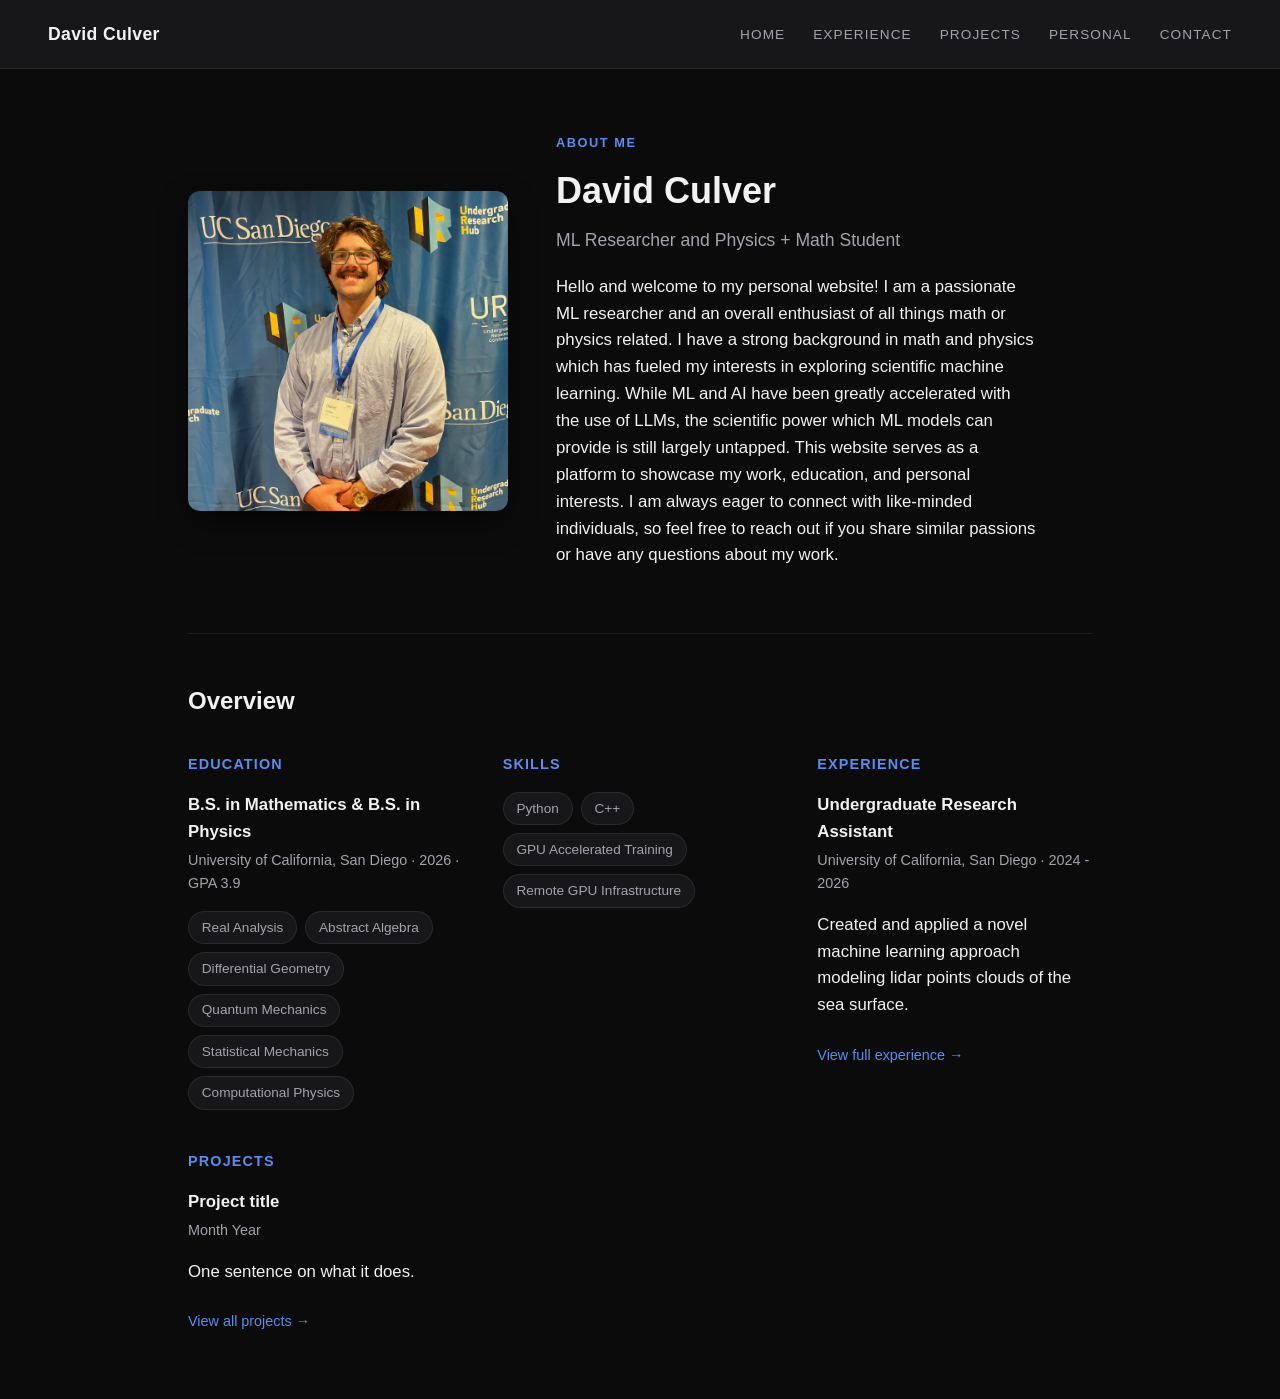
==== index.html @ 679d2bdc "Site" ====
<!DOCTYPE html>
<html lang="en">
<head>
<meta charset="utf-8">
<meta name="viewport" content="width=device-width, initial-scale=1">
<title>My Website</title>
<link rel="stylesheet" href="styles.css">
</head>
<body>

<header class="site-header">
  <a class="brand" href="index.html">David Culver</a>
  <nav>
    <ul class="nav-links">
      <li><a href="index.html">Home</a></li>
      <li><a href="experience.html">Experience</a></li>
      <li><a href="projects.html">Projects</a></li>
      <li><a href="#">Personal</a></li>
      <li><a href="#">Contact</a></li>
    </ul>
  </nav>
</header>

<main>
  <section class="hero">
    <img src="images/conference.JPG" alt="Conference" class="profile-photo">
    <div class="intro">
      <p class="eyebrow">About Me</p>
      <h1>David Culver</h1>
      <p class="tagline">ML Researcher and Physics + Math Student </p>
      <p class="bio">
        Hello and welcome to my personal website! I am a passionate ML researcher and
        an overall enthusiast of all things math or physics related. I have a strong background
        in math and physics which has fueled my interests in exploring scientific machine learning. 
        While ML and AI have been greatly accelerated with the use of LLMs, the 
        scientific power which ML models can provide is still largely untapped. 
        
        This website serves as a platform to showcase my work, education, and personal interests. 
        I am always eager to connect with like-minded individuals, so feel free to reach out if you 
        share similar passions or have any questions about my work.
      </p>
    </div>
  </section>

  <section class="resume-overview">
    <h2 class="section-heading">Overview</h2>
    <div class="resume-grid">

      <div class="resume-block">
        <h3>Education</h3>
        <div class="resume-entry">
          <h4>B.S. in Mathematics &amp; B.S. in Physics</h4>
          <p class="entry-meta">University of California, San Diego &middot; 2026 &middot; GPA 3.9</p>
        </div>
        <ul class="tag-list">
          <li>Real Analysis</li>
          <li>Abstract Algebra</li>
          <li>Differential Geometry</li>
          <li>Quantum Mechanics</li>
          <li>Statistical Mechanics</li>
          <li>Computational Physics</li>
        </ul>
      </div>

      <div class="resume-block">
        <h3>Skills</h3>
        <ul class="tag-list">
          <li>Python</li>
          <li>C++</li>
          <li>GPU Accelerated Training</li>
          <li>Remote GPU Infrastructure</li>
        </ul>
      </div>

      <div class="resume-block">
        <h3>Experience</h3>
        <div class="resume-entry">
          <h4> Undergraduate Research Assistant</h4>
          <p class="entry-meta">University of California, San Diego &middot; 2024 - 2026</p>
          <p>Created and applied a novel machine learning approach modeling lidar points clouds of the sea surface.</p>
        </div>
        <a class="more-link" href="experience.html">View full experience &rarr;</a>
      </div>

      <div class="resume-block">
        <h3>Projects</h3>
        <div class="resume-entry">
          <h4>Project title</h4>
          <p class="entry-meta">Month Year</p>
          <p>One sentence on what it does.</p>
        </div>
        <a class="more-link" href="projects.html">View all projects &rarr;</a>
      </div>

    </div>
  </section>

</main>

</body>
</html>
---- styles.css ----
:root {
  --bg: #0b0b0c;
  --bg-elevated: #17171a;
  --text: #f2f2f2;
  --text-muted: #a3a3ab;
  --accent: #5b8def;
  --border: rgba(255, 255, 255, 0.08);
}

* {
  box-sizing: border-box;
}

body {
  margin: 0;
  background: var(--bg);
  color: var(--text);
  font-family: "Helvetica Neue", Helvetica, Arial, sans-serif;
  font-size: 1.05rem;
  line-height: 1.6;
}

/* Content links */

main a {
  color: var(--text);
  text-decoration: underline;
  text-decoration-color: var(--text-muted);
  text-underline-offset: 0.2em;
  transition: color 0.15s ease, text-decoration-color 0.15s ease;
}

main a:visited {
  color: var(--text);
}

main a:hover {
  color: var(--accent);
  text-decoration-color: var(--accent);
}

/* Header */

.site-header {
  display: flex;
  align-items: center;
  justify-content: space-between;
  flex-wrap: wrap;
  gap: 1rem;
  padding: 1.25rem 3rem;
  background: var(--bg-elevated);
  border-bottom: 1px solid var(--border);
  position: sticky;
  top: 0;
}

.brand {
  font-weight: 600;
  font-size: 1.1rem;
  letter-spacing: 0.02em;
  color: var(--text);
  text-decoration: none;
}

.nav-links {
  display: flex;
  flex-wrap: wrap;
  gap: 1.75rem;
  list-style: none;
  margin: 0;
  padding: 0;
}

.nav-links a {
  color: var(--text-muted);
  text-decoration: none;
  font-size: 0.85rem;
  text-transform: uppercase;
  letter-spacing: 0.08em;
  transition: color 0.15s ease;
}

.nav-links a:hover {
  color: var(--accent);
}

/* Main / hero */

main {
  max-width: 1000px;
  margin: 0 auto;
  padding: 4rem 3rem;
}

.hero {
  display: flex;
  align-items: center;
  gap: 3rem;
  flex-wrap: wrap;
}

.profile-photo {
  width: min(320px, 40vw);
  aspect-ratio: 1 / 1;
  object-fit: cover;
  border-radius: 12px;
  box-shadow: 0 12px 30px rgba(0, 0, 0, 0.4);
  flex-shrink: 0;
}

.intro {
  max-width: 480px;
}

.eyebrow {
  margin: 0 0 0.5rem;
  color: var(--accent);
  text-transform: uppercase;
  letter-spacing: 0.12em;
  font-size: 0.8rem;
  font-weight: 600;
}

.intro h1 {
  margin: 0 0 0.4rem;
  font-size: 2.25rem;
  font-weight: 600;
}

.tagline {
  margin: 0 0 1.25rem;
  color: var(--text-muted);
  font-size: 1.1rem;
}

.bio {
  margin: 0;
  color: var(--text);
}

/* Resume overview */

.resume-overview {
  margin-top: 4rem;
  padding-top: 3rem;
  border-top: 1px solid var(--border);
}

.section-heading {
  margin: 0 0 2rem;
  font-size: 1.5rem;
  font-weight: 600;
}

.resume-grid {
  display: grid;
  grid-template-columns: repeat(auto-fit, minmax(220px, 1fr));
  gap: 2.5rem;
}

.resume-block h3 {
  margin: 0 0 1rem;
  color: var(--accent);
  font-size: 0.9rem;
  text-transform: uppercase;
  letter-spacing: 0.08em;
}

.resume-entry {
  margin-bottom: 1rem;
}

.resume-entry h4 {
  margin: 0 0 0.2rem;
  font-size: 1.05rem;
  font-weight: 600;
}

.entry-meta {
  margin: 0 0 0.5rem;
  color: var(--text-muted);
  font-size: 0.9rem;
}

.tag-list {
  display: flex;
  flex-wrap: wrap;
  gap: 0.5rem;
  list-style: none;
  margin: 0.75rem 0 0;
  padding: 0;
}

.tag-list li {
  background: var(--bg-elevated);
  border: 1px solid var(--border);
  border-radius: 999px;
  padding: 0.3rem 0.8rem;
  color: var(--text-muted);
  font-size: 0.85rem;
}

.more-link {
  display: inline-block;
  margin-top: 0.5rem;
  color: var(--accent);
  text-decoration: none;
  font-size: 0.9rem;
}

.more-link:hover {
  text-decoration: underline;
}

/* Detail pages (e.g. experience.html) */

.page-header {
  max-width: 700px;
  margin-bottom: 3rem;
}

.page-header .section-heading {
  margin-bottom: 0.5rem;
}

.page-subtitle {
  margin: 0;
  color: var(--text-muted);
}

.detail-section {
  margin-bottom: 4rem;
  padding-top: 3rem;
  border-top: 1px solid var(--border);
}

.detail-section:first-of-type {
  padding-top: 0;
  border-top: none;
}

.detail-entry {
  margin-bottom: 2rem;
}

.detail-entry:last-child {
  margin-bottom: 0;
}

.entry-header {
  display: flex;
  flex-wrap: wrap;
  align-items: baseline;
  justify-content: space-between;
  gap: 0.5rem 1.5rem;
}

.entry-header h4 {
  margin: 0;
  font-size: 1.1rem;
  font-weight: 600;
}

.entry-dates {
  color: var(--text-muted);
  font-size: 0.9rem;
  white-space: nowrap;
}

.entry-location {
  margin: 0.15rem 0 0;
  color: var(--text-muted);
  font-size: 0.9rem;
  font-style: italic;
}

.entry-bullets {
  margin: 0.6rem 0 0;
  padding-left: 1.2rem;
  color: var(--text);
}

.entry-bullets li {
  margin-bottom: 0.35rem;
}

.subsection {
  margin-top: 2.5rem;
}

.subsection h3 {
  margin: 0 0 1rem;
  color: var(--accent);
  font-size: 0.9rem;
  text-transform: uppercase;
  letter-spacing: 0.08em;
}

.placeholder-note {
  color: var(--text-muted);
  font-size: 0.85rem;
  font-style: italic;
}

/* Projects */

.project-list {
  display: flex;
  flex-direction: column;
  gap: 3rem;
}

.project {
  display: grid;
  grid-template-columns: minmax(0, 5fr) minmax(0, 7fr);
  gap: 2.5rem;
  align-items: start;
  padding-top: 3rem;
  border-top: 1px solid var(--border);
}

.project:first-child {
  padding-top: 0;
  border-top: none;
}

.project-media {
  position: sticky;
  top: 6rem;
}

.project-image {
  display: block;
  width: 100%;
  aspect-ratio: 4 / 4;
  object-fit: cover;
  border-radius: 12px;
  border: 1px solid var(--border);
  box-shadow: 0 12px 30px rgba(0, 0, 0, 0.4);
}

.project-image-placeholder {
  display: flex;
  align-items: center;
  justify-content: center;
  width: 100%;
  aspect-ratio: 4 / 3;
  border: 1px dashed var(--border);
  border-radius: 12px;
  background: var(--bg-elevated);
  color: var(--text-muted);
  font-size: 0.85rem;
  letter-spacing: 0.08em;
  text-transform: uppercase;
}

.project-body h3 {
  margin: 0;
  font-size: 1.25rem;
  font-weight: 600;
}

.project-summary {
  margin: 0.75rem 0 0;
  color: var(--text);
}

.project-label {
  margin: 1.5rem 0 0.5rem;
  color: var(--accent);
  font-size: 0.85rem;
  font-weight: 600;
  text-transform: uppercase;
  letter-spacing: 0.08em;
}

.project-links {
  display: flex;
  flex-wrap: wrap;
  gap: 1.5rem;
  margin: 1.25rem 0 0;
  font-size: 0.9rem;
}

@media (max-width: 700px) {
  .project {
    grid-template-columns: 1fr;
    gap: 1.5rem;
  }

  .project-media {
    position: static;
  }
}
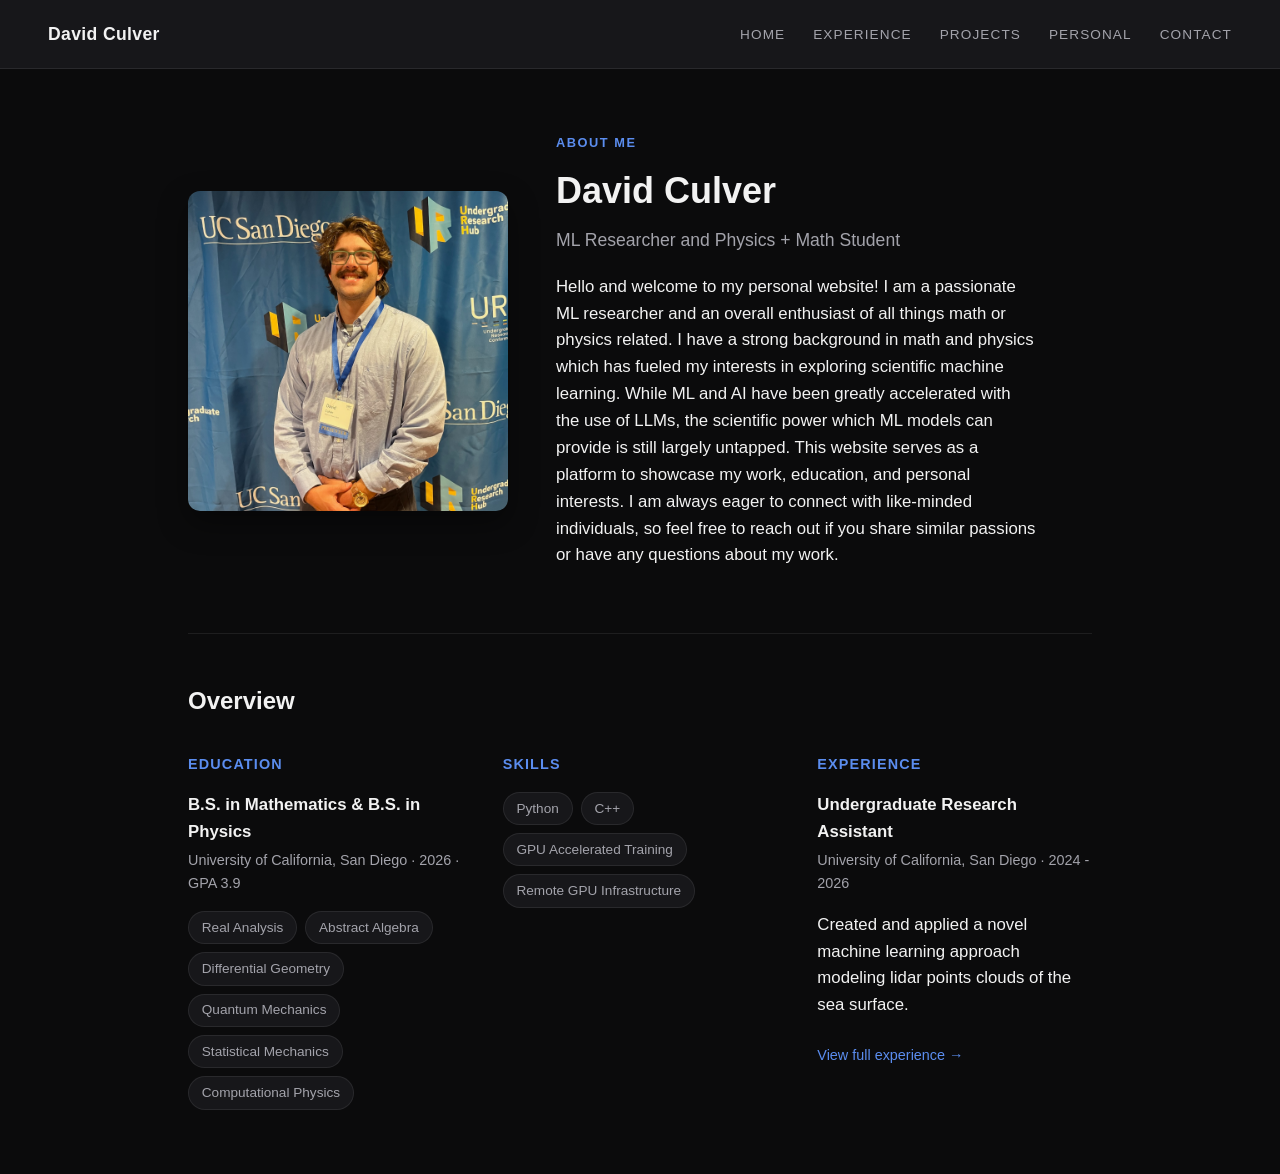
==== commit dce87586: "edits to site" ====
--- a/index.html
+++ b/index.html
@@ -82,15 +82,6 @@
         <a class="more-link" href="experience.html">View full experience &rarr;</a>
       </div>
 
-      <div class="resume-block">
-        <h3>Projects</h3>
-        <div class="resume-entry">
-          <h4>Project title</h4>
-          <p class="entry-meta">Month Year</p>
-          <p>One sentence on what it does.</p>
-        </div>
-        <a class="more-link" href="projects.html">View all projects &rarr;</a>
-      </div>
 
     </div>
   </section>
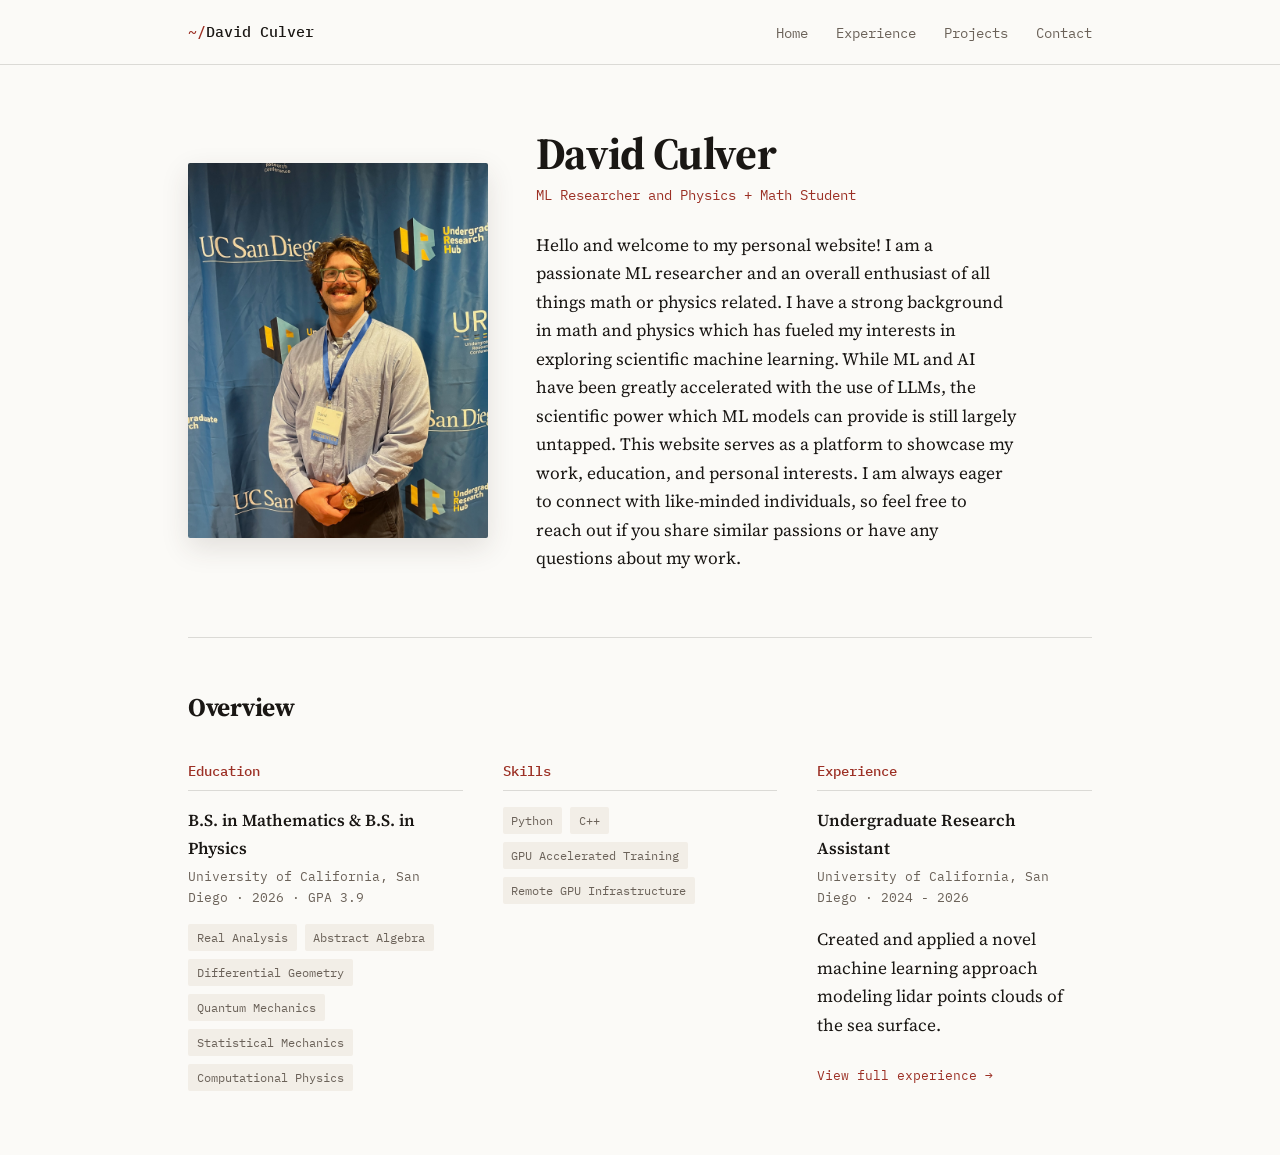
==== commit 6d2093be: "edits and contact page added" ====
--- a/index.html
+++ b/index.html
@@ -3,7 +3,10 @@
 <head>
 <meta charset="utf-8">
 <meta name="viewport" content="width=device-width, initial-scale=1">
-<title>My Website</title>
+<title>David Culver</title>
+<link rel="preconnect" href="https://fonts.googleapis.com">
+<link rel="preconnect" href="https://fonts.gstatic.com" crossorigin>
+<link href="https://fonts.googleapis.com/css2?family=IBM+Plex+Mono:wght@400;500&family=Source+Serif+4:opsz,wght@8..60,400..700&display=swap" rel="stylesheet">
 <link rel="stylesheet" href="styles.css">
 </head>
 <body>
@@ -15,17 +18,15 @@
       <li><a href="index.html">Home</a></li>
       <li><a href="experience.html">Experience</a></li>
       <li><a href="projects.html">Projects</a></li>
-      <li><a href="#">Personal</a></li>
-      <li><a href="#">Contact</a></li>
+      <li><a href="contact.html">Contact</a></li>
     </ul>
   </nav>
 </header>
 
 <main>
   <section class="hero">
-    <img src="images/conference.JPG" alt="Conference" class="profile-photo">
+    <img src="images/conference.JPG" alt="David Culver wearing a presenter badge in front of the backdrop at the UC San Diego Undergraduate Research Conference" class="profile-photo">
     <div class="intro">
-      <p class="eyebrow">About Me</p>
       <h1>David Culver</h1>
       <p class="tagline">ML Researcher and Physics + Math Student </p>
       <p class="bio">
--- a/styles.css
+++ b/styles.css
@@ -1,10 +1,29 @@
 :root {
-  --bg: #0b0b0c;
-  --bg-elevated: #17171a;
-  --text: #f2f2f2;
-  --text-muted: #a3a3ab;
-  --accent: #5b8def;
-  --border: rgba(255, 255, 255, 0.08);
+  color-scheme: light dark;
+
+  --font-body: "Source Serif 4", Charter, Georgia, "Times New Roman", serif;
+  --font-ui: "IBM Plex Mono", ui-monospace, "SFMono-Regular", Consolas, monospace;
+
+  /* Light theme (default) */
+  --bg: #fbfaf7;
+  --bg-elevated: #f2eee7;
+  --text: #1a1714;
+  --text-muted: #6b6259;
+  --accent: #9c3025;
+  --border: rgba(26, 23, 20, 0.14);
+  --shadow: rgba(60, 45, 35, 0.13);
+}
+
+@media (prefers-color-scheme: dark) {
+  :root {
+    --bg: #14110f;
+    --bg-elevated: #1e1a17;
+    --text: #f0ebe4;
+    --text-muted: #a2978a;
+    --accent: #e07a63;
+    --border: rgba(240, 235, 228, 0.11);
+    --shadow: rgba(0, 0, 0, 0.45);
+  }
 }
 
 * {
@@ -15,9 +34,10 @@
   margin: 0;
   background: var(--bg);
   color: var(--text);
-  font-family: "Helvetica Neue", Helvetica, Arial, sans-serif;
-  font-size: 1.05rem;
-  line-height: 1.6;
+  font-family: var(--font-body);
+  font-size: 1.08rem;
+  line-height: 1.65;
+  -webkit-font-smoothing: antialiased;
 }
 
 /* Content links */
@@ -47,19 +67,25 @@
   justify-content: space-between;
   flex-wrap: wrap;
   gap: 1rem;
-  padding: 1.25rem 3rem;
-  background: var(--bg-elevated);
+  padding: 1.1rem max(3rem, calc((100% - 1000px) / 2 + 3rem));
+  background: var(--bg);
   border-bottom: 1px solid var(--border);
   position: sticky;
   top: 0;
+  z-index: 100;
 }
 
 .brand {
-  font-weight: 600;
-  font-size: 1.1rem;
-  letter-spacing: 0.02em;
+  font-family: var(--font-ui);
+  font-weight: 500;
+  font-size: 0.95rem;
   color: var(--text);
   text-decoration: none;
+}
+
+.brand::before {
+  content: "~/";
+  color: var(--accent);
 }
 
 .nav-links {
@@ -72,11 +98,10 @@
 }
 
 .nav-links a {
+  font-family: var(--font-ui);
   color: var(--text-muted);
   text-decoration: none;
   font-size: 0.85rem;
-  text-transform: uppercase;
-  letter-spacing: 0.08em;
   transition: color 0.15s ease;
 }
 
@@ -100,11 +125,12 @@
 }
 
 .profile-photo {
-  width: min(320px, 40vw);
-  aspect-ratio: 1 / 1;
+  width: min(300px, 38vw);
+  aspect-ratio: 4 / 5;
   object-fit: cover;
-  border-radius: 12px;
-  box-shadow: 0 12px 30px rgba(0, 0, 0, 0.4);
+  object-position: center top;
+  border-radius: 2px;
+  box-shadow: 0 10px 28px var(--shadow);
   flex-shrink: 0;
 }
 
@@ -112,25 +138,19 @@
   max-width: 480px;
 }
 
-.eyebrow {
-  margin: 0 0 0.5rem;
-  color: var(--accent);
-  text-transform: uppercase;
-  letter-spacing: 0.12em;
-  font-size: 0.8rem;
-  font-weight: 600;
-}
-
 .intro h1 {
-  margin: 0 0 0.4rem;
-  font-size: 2.25rem;
-  font-weight: 600;
+  margin: 0 0 0.3rem;
+  font-size: clamp(2.1rem, 5vw, 2.8rem);
+  font-weight: 700;
+  line-height: 1.1;
+  letter-spacing: -0.015em;
 }
 
 .tagline {
-  margin: 0 0 1.25rem;
-  color: var(--text-muted);
-  font-size: 1.1rem;
+  font-family: var(--font-ui);
+  margin: 0 0 1.5rem;
+  color: var(--accent);
+  font-size: 0.9rem;
 }
 
 .bio {
@@ -148,8 +168,9 @@
 
 .section-heading {
   margin: 0 0 2rem;
-  font-size: 1.5rem;
-  font-weight: 600;
+  font-size: 1.6rem;
+  font-weight: 700;
+  letter-spacing: -0.01em;
 }
 
 .resume-grid {
@@ -159,11 +180,13 @@
 }
 
 .resume-block h3 {
+  font-family: var(--font-ui);
   margin: 0 0 1rem;
-  color: var(--accent);
-  font-size: 0.9rem;
-  text-transform: uppercase;
-  letter-spacing: 0.08em;
+  padding-bottom: 0.5rem;
+  border-bottom: 1px solid var(--border);
+  color: var(--accent);
+  font-size: 0.85rem;
+  font-weight: 500;
 }
 
 .resume-entry {
@@ -177,9 +200,10 @@
 }
 
 .entry-meta {
+  font-family: var(--font-ui);
   margin: 0 0 0.5rem;
   color: var(--text-muted);
-  font-size: 0.9rem;
+  font-size: 0.8rem;
 }
 
 .tag-list {
@@ -192,20 +216,21 @@
 }
 
 .tag-list li {
+  font-family: var(--font-ui);
   background: var(--bg-elevated);
-  border: 1px solid var(--border);
-  border-radius: 999px;
-  padding: 0.3rem 0.8rem;
-  color: var(--text-muted);
-  font-size: 0.85rem;
+  border-radius: 2px;
+  padding: 0.2rem 0.55rem;
+  color: var(--text-muted);
+  font-size: 0.78rem;
 }
 
 .more-link {
+  font-family: var(--font-ui);
   display: inline-block;
   margin-top: 0.5rem;
   color: var(--accent);
   text-decoration: none;
-  font-size: 0.9rem;
+  font-size: 0.8rem;
 }
 
 .more-link:hover {
@@ -262,8 +287,9 @@
 }
 
 .entry-dates {
-  color: var(--text-muted);
-  font-size: 0.9rem;
+  font-family: var(--font-ui);
+  color: var(--text-muted);
+  font-size: 0.8rem;
   white-space: nowrap;
 }
 
@@ -281,7 +307,11 @@
 }
 
 .entry-bullets li {
-  margin-bottom: 0.35rem;
+  margin-bottom: 0.4rem;
+}
+
+.entry-bullets li::marker {
+  color: var(--accent);
 }
 
 .subsection {
@@ -289,17 +319,48 @@
 }
 
 .subsection h3 {
+  font-family: var(--font-ui);
   margin: 0 0 1rem;
   color: var(--accent);
-  font-size: 0.9rem;
-  text-transform: uppercase;
-  letter-spacing: 0.08em;
+  font-size: 0.85rem;
+  font-weight: 500;
 }
 
 .placeholder-note {
   color: var(--text-muted);
   font-size: 0.85rem;
   font-style: italic;
+}
+
+/* Contact */
+
+.contact-list {
+  max-width: 620px;
+}
+
+.contact-row {
+  display: flex;
+  flex-wrap: wrap;
+  align-items: baseline;
+  gap: 0.25rem 2rem;
+  padding: 0.9rem 0;
+  border-bottom: 1px solid var(--border);
+}
+
+.contact-row:first-child {
+  border-top: 1px solid var(--border);
+}
+
+.contact-label {
+  font-family: var(--font-ui);
+  flex: 0 0 6rem;
+  color: var(--text-muted);
+  font-size: 0.8rem;
+}
+
+.contact-value {
+  font-family: var(--font-ui);
+  font-size: 0.9rem;
 }
 
 /* Projects */
@@ -327,16 +388,15 @@
 .project-media {
   position: sticky;
   top: 6rem;
+  z-index: 1;
 }
 
 .project-image {
   display: block;
   width: 100%;
-  aspect-ratio: 4 / 4;
-  object-fit: cover;
-  border-radius: 12px;
+  height: auto;
+  border-radius: 2px;
   border: 1px solid var(--border);
-  box-shadow: 0 12px 30px rgba(0, 0, 0, 0.4);
 }
 
 .project-image-placeholder {
@@ -346,12 +406,11 @@
   width: 100%;
   aspect-ratio: 4 / 3;
   border: 1px dashed var(--border);
-  border-radius: 12px;
+  border-radius: 2px;
   background: var(--bg-elevated);
   color: var(--text-muted);
-  font-size: 0.85rem;
-  letter-spacing: 0.08em;
-  text-transform: uppercase;
+  font-family: var(--font-ui);
+  font-size: 0.8rem;
 }
 
 .project-body h3 {
@@ -366,20 +425,20 @@
 }
 
 .project-label {
+  font-family: var(--font-ui);
   margin: 1.5rem 0 0.5rem;
-  color: var(--accent);
+  color: var(--text-muted);
+  font-size: 0.8rem;
+  font-weight: 400;
+}
+
+.project-links {
+  font-family: var(--font-ui);
+  display: flex;
+  flex-wrap: wrap;
+  gap: 1.25rem;
+  margin: 1.5rem 0 0;
   font-size: 0.85rem;
-  font-weight: 600;
-  text-transform: uppercase;
-  letter-spacing: 0.08em;
-}
-
-.project-links {
-  display: flex;
-  flex-wrap: wrap;
-  gap: 1.5rem;
-  margin: 1.25rem 0 0;
-  font-size: 0.9rem;
 }
 
 @media (max-width: 700px) {
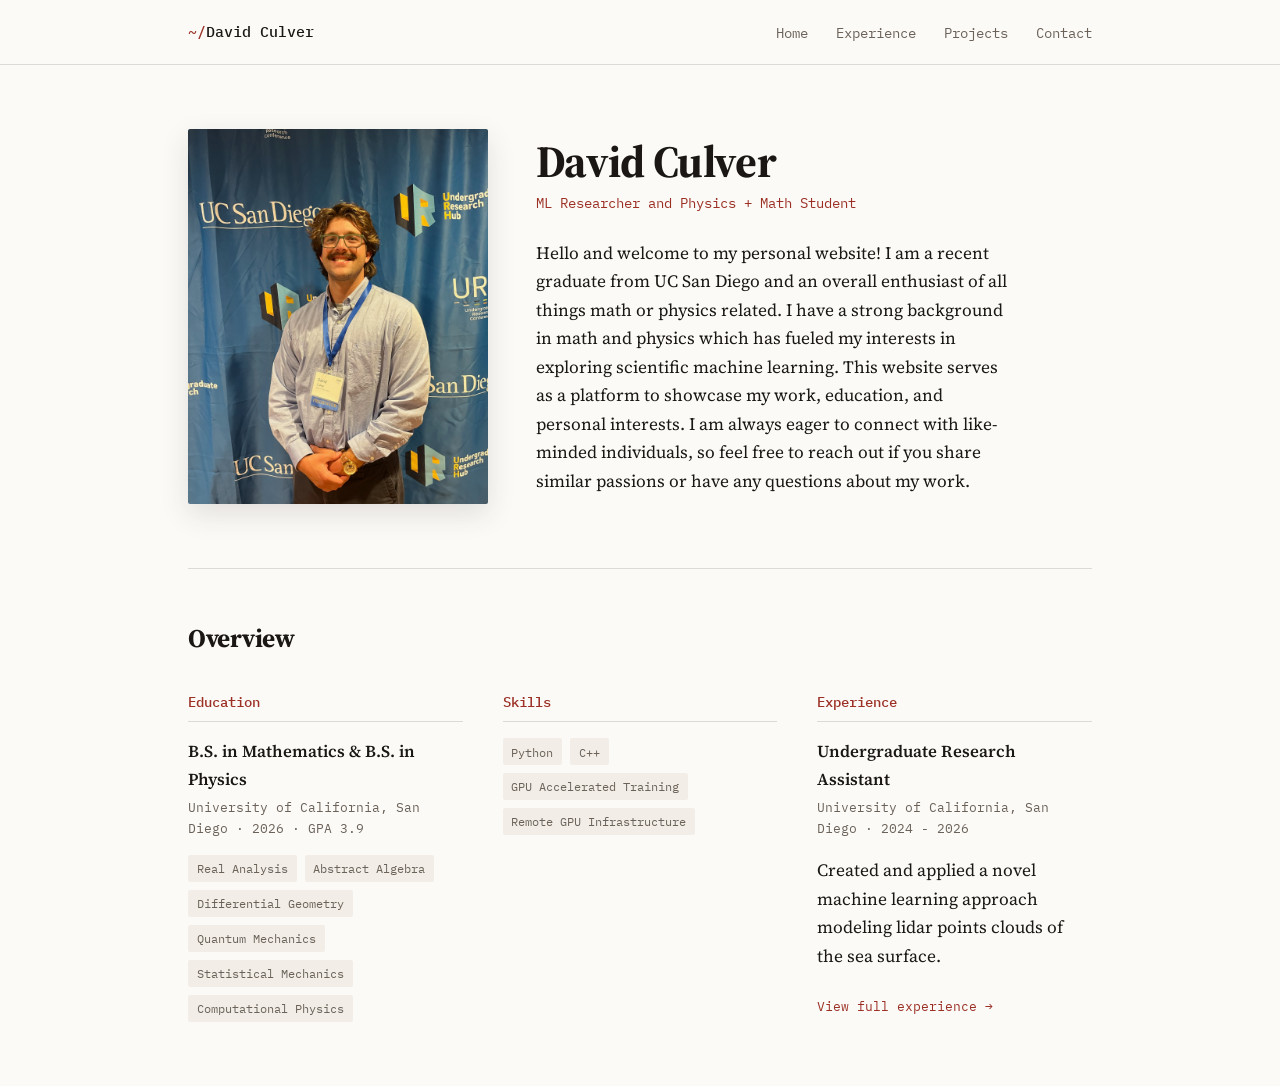
==== commit 753bf68d: "description edits" ====
--- a/index.html
+++ b/index.html
@@ -30,11 +30,9 @@
       <h1>David Culver</h1>
       <p class="tagline">ML Researcher and Physics + Math Student </p>
       <p class="bio">
-        Hello and welcome to my personal website! I am a passionate ML researcher and
+        Hello and welcome to my personal website! I am a recent graduate from UC San Diego and
         an overall enthusiast of all things math or physics related. I have a strong background
-        in math and physics which has fueled my interests in exploring scientific machine learning. 
-        While ML and AI have been greatly accelerated with the use of LLMs, the 
-        scientific power which ML models can provide is still largely untapped. 
+        in math and physics which has fueled my interests in exploring scientific machine learning.  
         
         This website serves as a platform to showcase my work, education, and personal interests. 
         I am always eager to connect with like-minded individuals, so feel free to reach out if you 
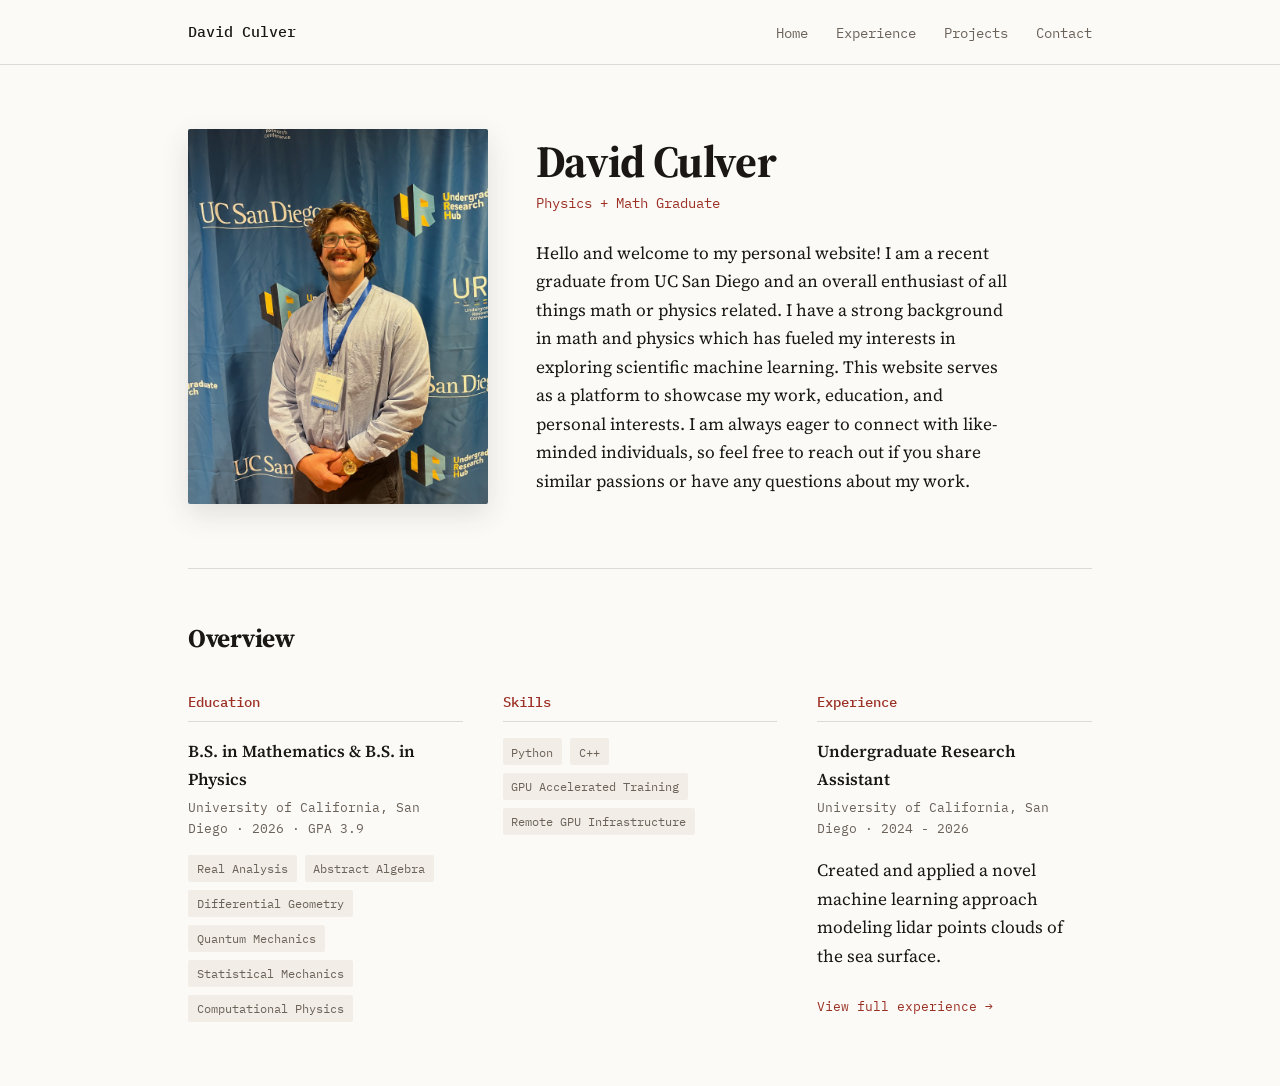
==== commit 71ae9811: "edts" ====
--- a/index.html
+++ b/index.html
@@ -28,7 +28,7 @@
     <img src="images/conference.JPG" alt="David Culver wearing a presenter badge in front of the backdrop at the UC San Diego Undergraduate Research Conference" class="profile-photo">
     <div class="intro">
       <h1>David Culver</h1>
-      <p class="tagline">ML Researcher and Physics + Math Student </p>
+      <p class="tagline">Physics + Math Graduate </p>
       <p class="bio">
         Hello and welcome to my personal website! I am a recent graduate from UC San Diego and
         an overall enthusiast of all things math or physics related. I have a strong background
--- a/styles.css
+++ b/styles.css
@@ -83,10 +83,6 @@
   text-decoration: none;
 }
 
-.brand::before {
-  content: "~/";
-  color: var(--accent);
-}
 
 .nav-links {
   display: flex;
